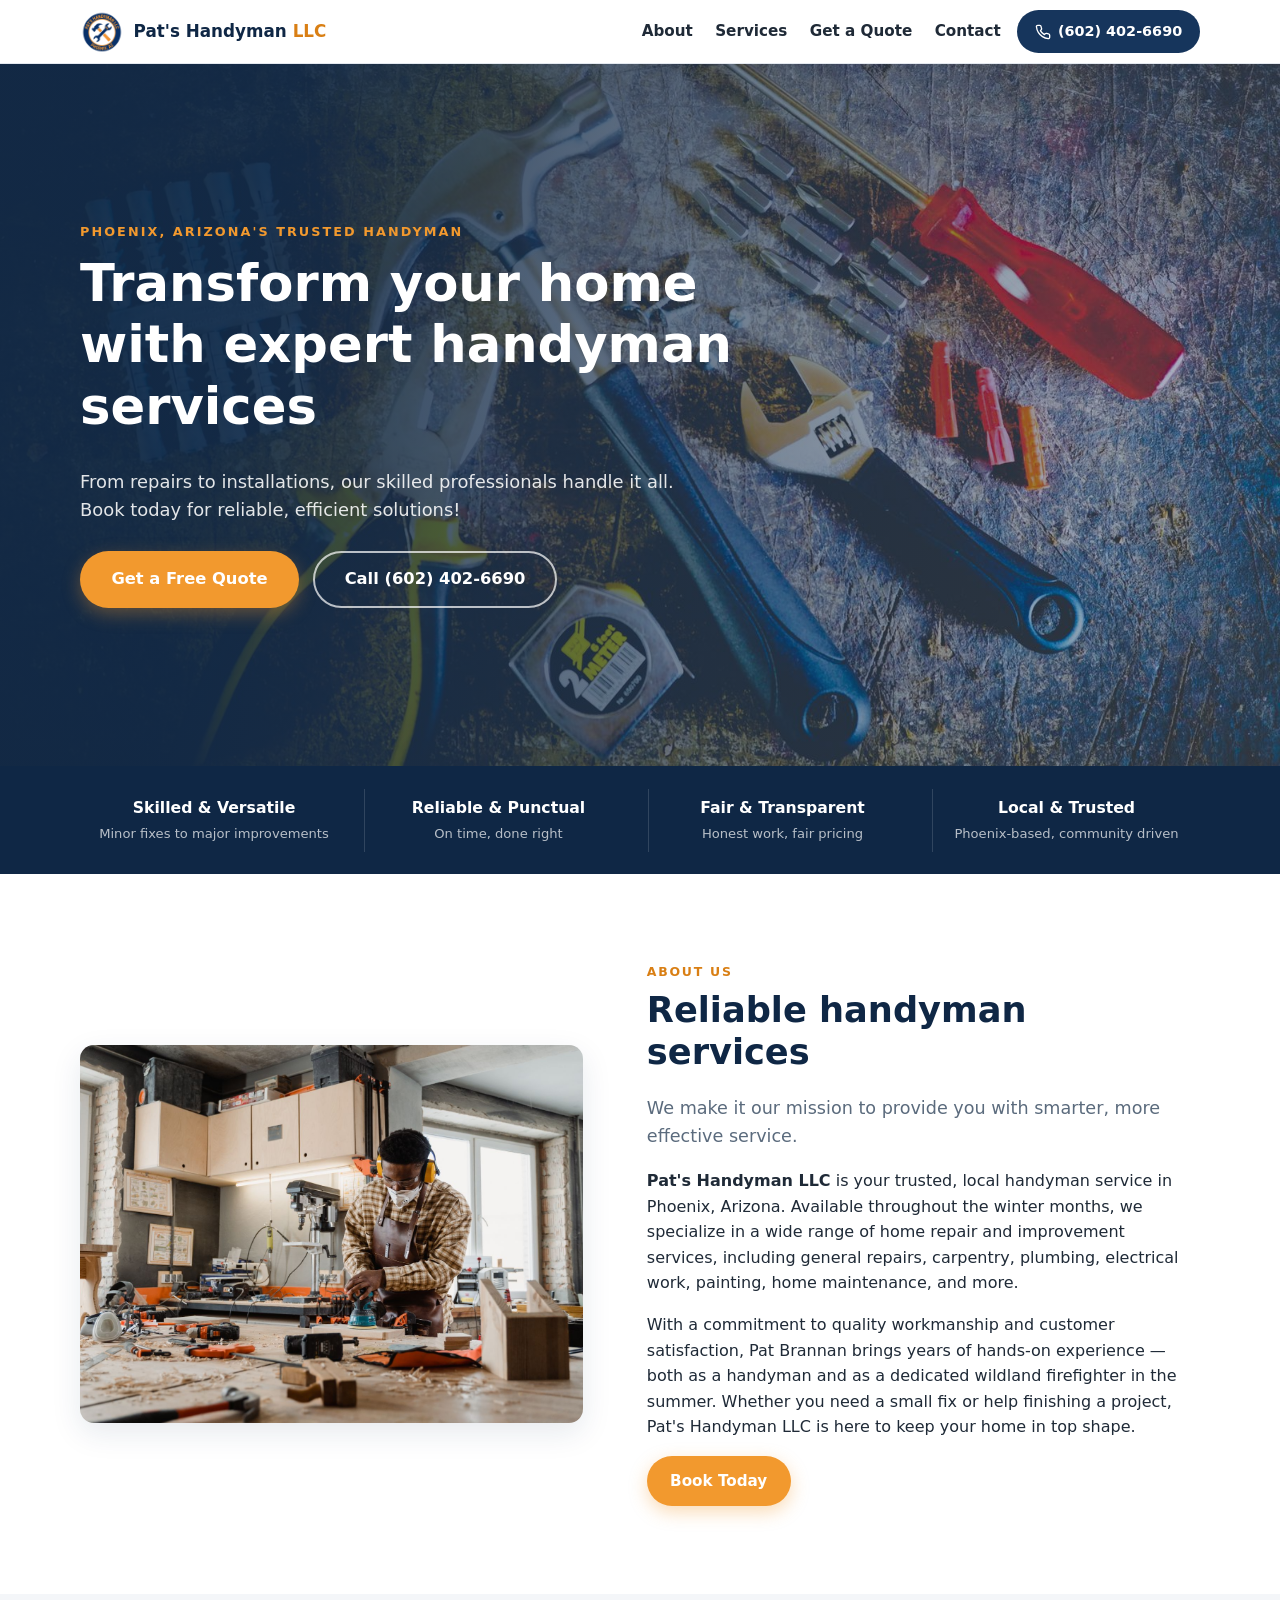
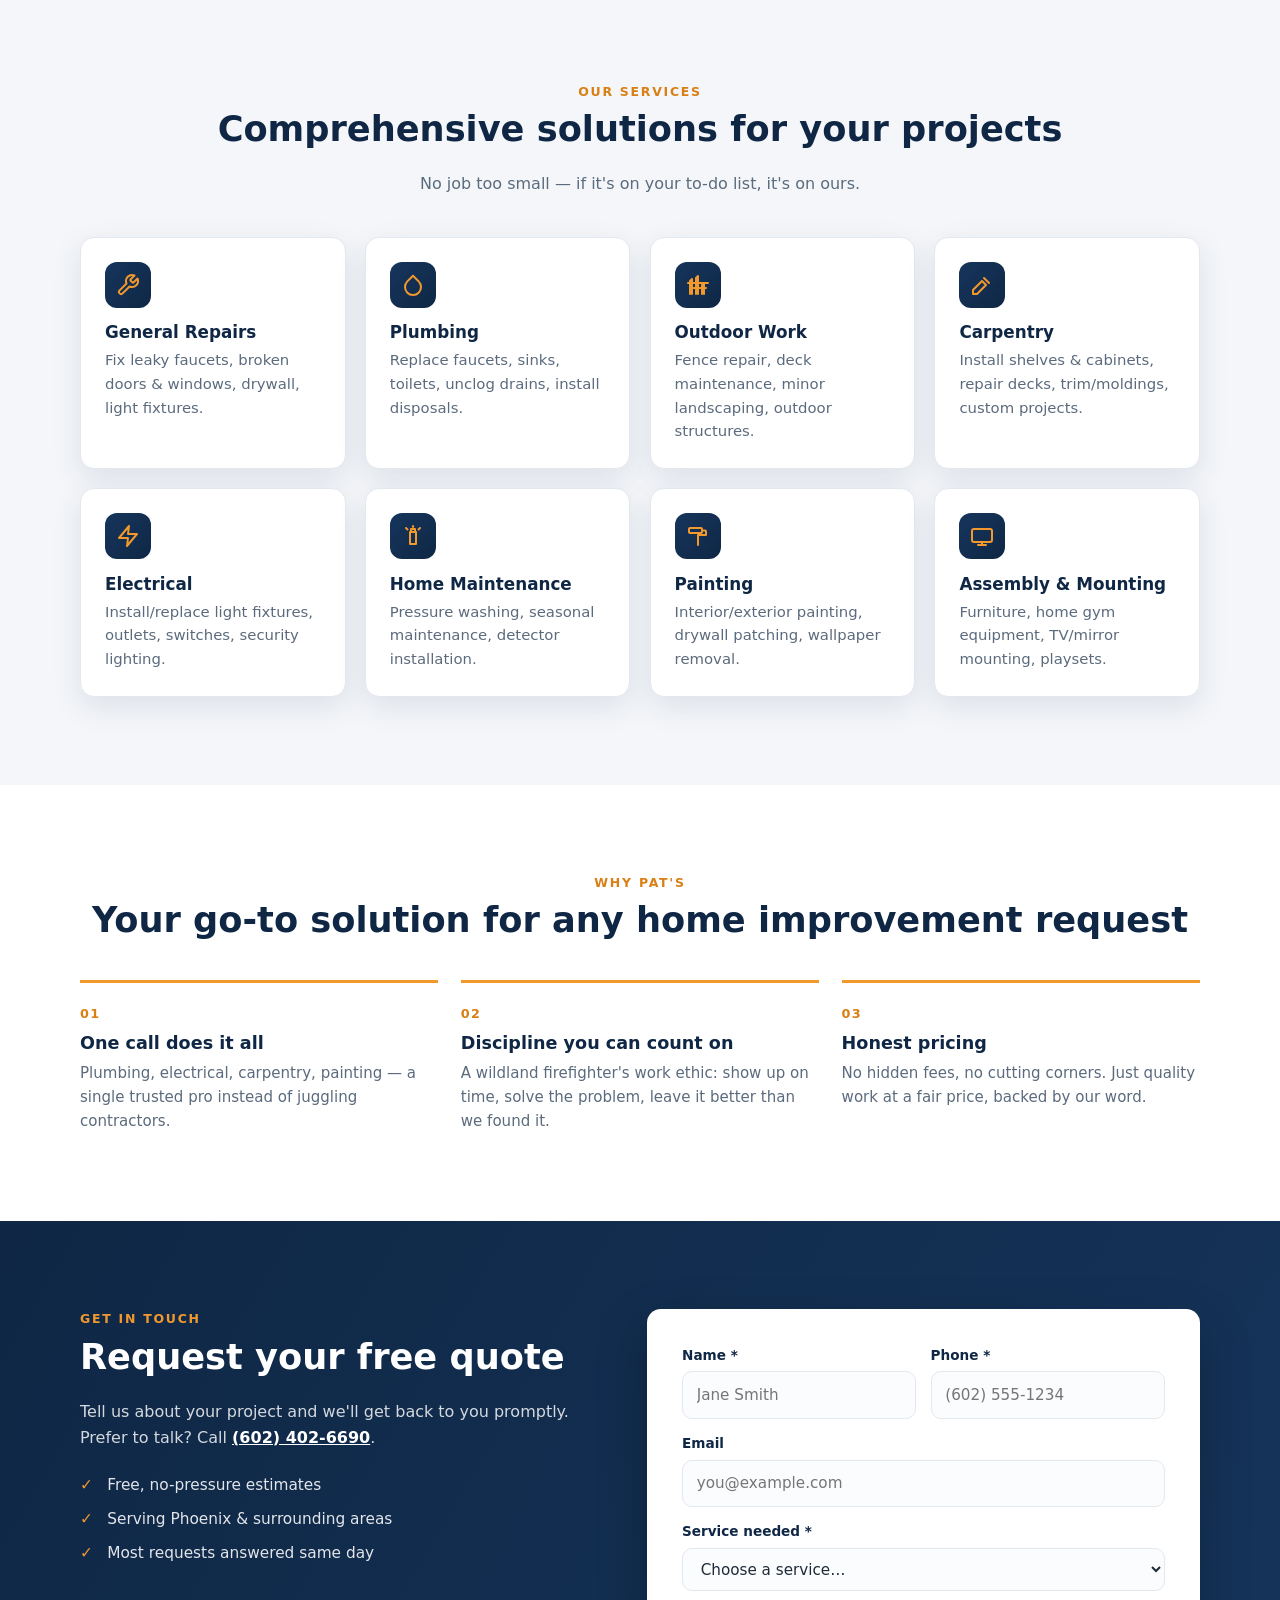
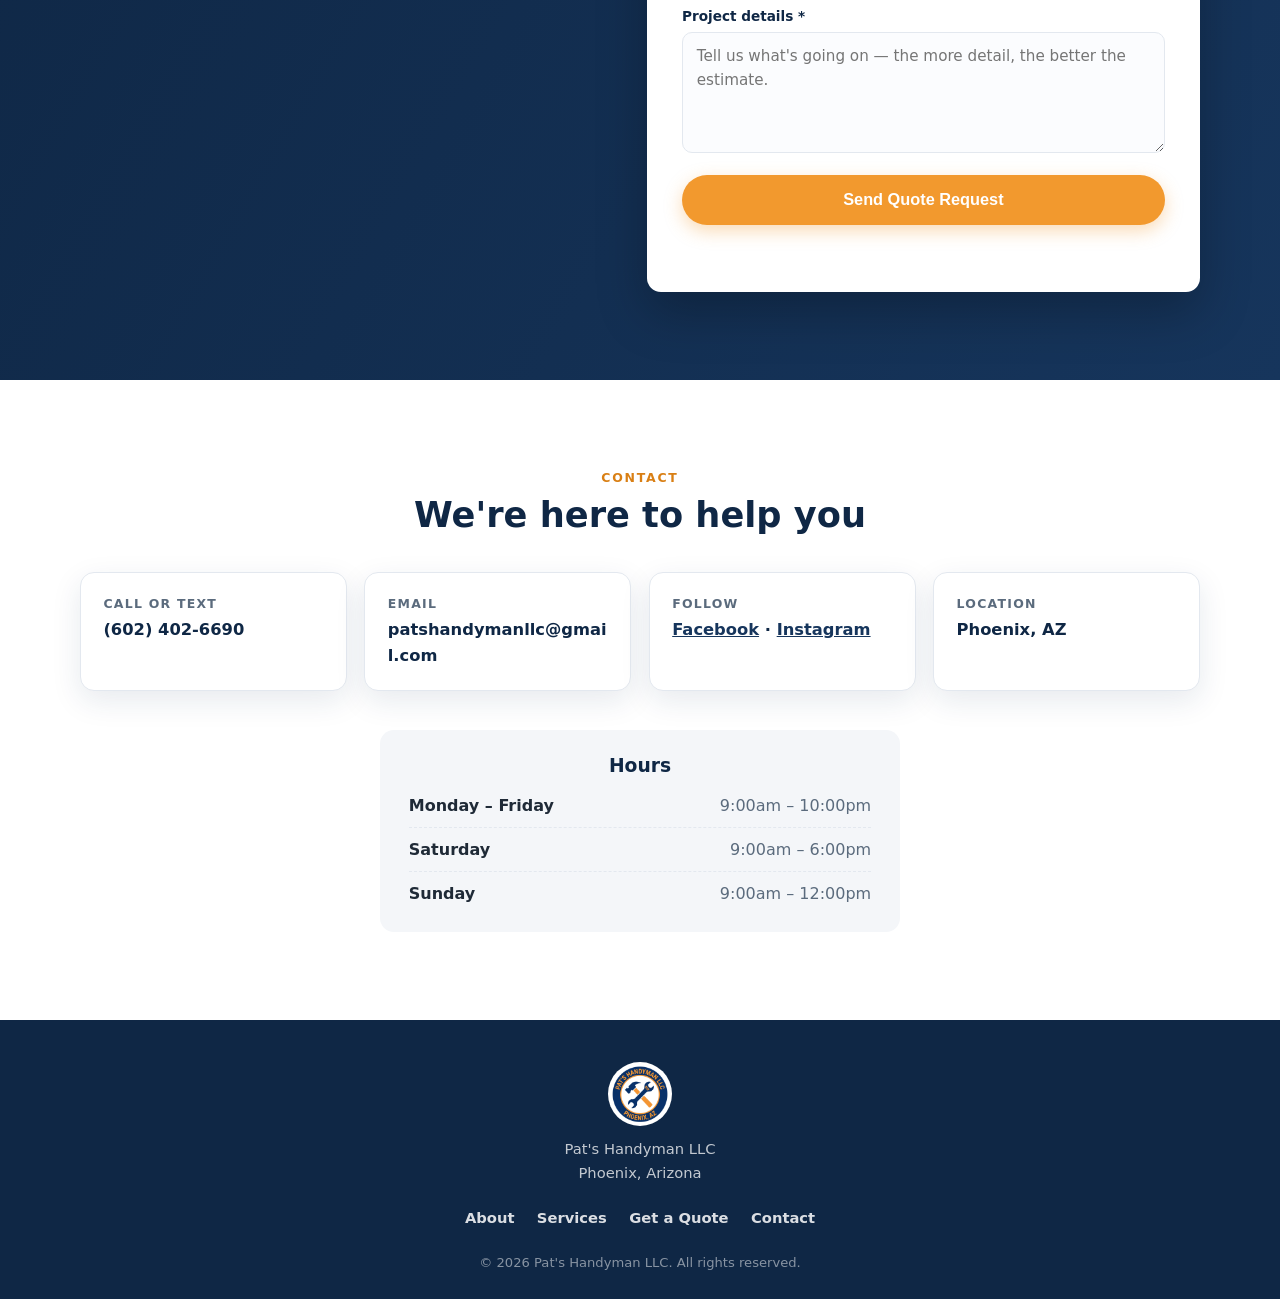
==== index.html @ e8b6af1f "Launch Pat's Handyman LLC site" ====
<!DOCTYPE html>
<html lang="en">
<head>
  <meta charset="UTF-8" />
  <meta name="viewport" content="width=device-width, initial-scale=1.0" />
  <title>Pat's Handyman LLC | Trusted Handyman in Phoenix, AZ</title>
  <meta name="description" content="Pat's Handyman LLC — reliable handyman services in Phoenix, Arizona. Repairs, carpentry, plumbing, electrical, painting & more. Call (602) 402-6690 for a free quote." />
  <link rel="icon" type="image/png" href="assets/logo-badge.png" />
  <link rel="stylesheet" href="styles.css" />
</head>
<body>

  <!-- ============ HEADER ============ -->
  <header class="site-header" id="top">
    <div class="wrap header-inner">
      <a class="brand" href="#top" aria-label="Pat's Handyman LLC — home">
        <img src="assets/logo-badge.png" alt="Pat's Handyman LLC logo" class="brand-logo" />
        <span class="brand-text">Pat's Handyman <em>LLC</em></span>
      </a>
      <nav class="main-nav" id="mainNav" aria-label="Main navigation">
        <a href="#about">About</a>
        <a href="#services">Services</a>
        <a href="#quote">Get a Quote</a>
        <a href="#contact">Contact</a>
      </nav>
      <div class="header-actions">
        <a class="btn btn-call" href="tel:+16024026690" id="headerPhone">
          <svg viewBox="0 0 24 24" width="16" height="16" fill="none" stroke="currentColor" stroke-width="2" stroke-linecap="round" stroke-linejoin="round"><path d="M22 16.92v3a2 2 0 0 1-2.18 2 19.79 19.79 0 0 1-8.63-3.07 19.5 19.5 0 0 1-6-6 19.79 19.79 0 0 1-3.07-8.67A2 2 0 0 1 4.11 2h3a2 2 0 0 1 2 1.72c.13.96.36 1.9.7 2.81a2 2 0 0 1-.45 2.11L8.09 9.91a16 16 0 0 0 6 6l1.27-1.27a2 2 0 0 1 2.11-.45c.91.34 1.85.57 2.81.7A2 2 0 0 1 22 16.92z"/></svg>
          <span id="headerPhoneText">(602) 402-6690</span>
        </a>
        <button class="nav-toggle" id="navToggle" aria-label="Open menu" aria-expanded="false">
          <span></span><span></span><span></span>
        </button>
      </div>
    </div>
  </header>

  <!-- ============ HERO ============ -->
  <section class="hero">
    <div class="hero-bg" role="img" aria-label="Handyman tools on a workbench"></div>
    <div class="hero-overlay"></div>
    <div class="wrap hero-content">
      <p class="hero-kicker">Phoenix, Arizona's trusted handyman</p>
      <h1 id="heroTitle">Transform your home with expert handyman services</h1>
      <p class="hero-sub" id="heroSubtitle">From repairs to installations, our skilled professionals handle it all. Book today for reliable, efficient solutions!</p>
      <div class="hero-ctas">
        <a href="#quote" class="btn btn-primary btn-lg">Get a Free Quote</a>
        <a href="tel:+16024026690" class="btn btn-ghost btn-lg">Call (602) 402-6690</a>
      </div>
    </div>
  </section>

  <!-- ============ TRUST STRIP ============ -->
  <section class="trust">
    <div class="wrap trust-grid">
      <div class="trust-item"><strong>Skilled &amp; Versatile</strong><span>Minor fixes to major improvements</span></div>
      <div class="trust-item"><strong>Reliable &amp; Punctual</strong><span>On time, done right</span></div>
      <div class="trust-item"><strong>Fair &amp; Transparent</strong><span>Honest work, fair pricing</span></div>
      <div class="trust-item"><strong>Local &amp; Trusted</strong><span>Phoenix-based, community driven</span></div>
    </div>
  </section>

  <!-- ============ ABOUT ============ -->
  <section class="section about" id="about">
    <div class="wrap about-grid">
      <div class="about-photo">
        <img src="assets/about.jpg" alt="Craftsman at work in a workshop" loading="lazy" />
      </div>
      <div class="about-copy">
        <p class="kicker">About us</p>
        <h2 id="aboutTitle">Reliable handyman services</h2>
        <p class="lede">We make it our mission to provide you with smarter, more effective service.</p>
        <div id="aboutText">
          <p><strong>Pat's Handyman LLC</strong> is your trusted, local handyman service in Phoenix, Arizona. Available throughout the winter months, we specialize in a wide range of home repair and improvement services, including general repairs, carpentry, plumbing, electrical work, painting, home maintenance, and more.</p>
          <p>With a commitment to quality workmanship and customer satisfaction, Pat Brannan brings years of hands-on experience — both as a handyman and as a dedicated wildland firefighter in the summer. Whether you need a small fix or help finishing a project, Pat's Handyman LLC is here to keep your home in top shape.</p>
        </div>
        <a href="#quote" class="btn btn-primary">Book Today</a>
      </div>
    </div>
  </section>

  <!-- ============ SERVICES ============ -->
  <section class="section services" id="services">
    <div class="wrap">
      <p class="kicker center">Our services</p>
      <h2 class="center">Comprehensive solutions for your projects</h2>
      <p class="section-sub center">No job too small — if it's on your to-do list, it's on ours.</p>
      <div class="services-grid" id="servicesGrid">
        <!-- Rendered by site.js from content/services.json (fallback below for no-JS) -->
        <noscript>
          <article class="service-card"><h3>General Repairs</h3><p>Fix leaky faucets, broken doors &amp; windows, drywall, light fixtures.</p></article>
          <article class="service-card"><h3>Plumbing</h3><p>Replace faucets, sinks, toilets, unclog drains, install disposals.</p></article>
          <article class="service-card"><h3>Outdoor Work</h3><p>Fence repair, deck maintenance, minor landscaping, outdoor structures.</p></article>
          <article class="service-card"><h3>Carpentry</h3><p>Install shelves &amp; cabinets, repair decks, trim/moldings, custom projects.</p></article>
          <article class="service-card"><h3>Electrical</h3><p>Install/replace light fixtures, outlets, switches, security lighting.</p></article>
          <article class="service-card"><h3>Home Maintenance</h3><p>Pressure washing, seasonal maintenance, detector installation.</p></article>
          <article class="service-card"><h3>Painting</h3><p>Interior/exterior painting, drywall patching, wallpaper removal.</p></article>
          <article class="service-card"><h3>Assembly &amp; Mounting</h3><p>Furniture, home gym equipment, TV/mirror mounting, playsets.</p></article>
        </noscript>
      </div>
    </div>
  </section>

  <!-- ============ WHY US ============ -->
  <section class="section why">
    <div class="wrap">
      <p class="kicker center">Why Pat's</p>
      <h2 class="center">Your go-to solution for any home improvement request</h2>
      <div class="why-grid">
        <div class="why-item"><span class="why-num">01</span><h3>One call does it all</h3><p>Plumbing, electrical, carpentry, painting — a single trusted pro instead of juggling contractors.</p></div>
        <div class="why-item"><span class="why-num">02</span><h3>Discipline you can count on</h3><p>A wildland firefighter's work ethic: show up on time, solve the problem, leave it better than we found it.</p></div>
        <div class="why-item"><span class="why-num">03</span><h3>Honest pricing</h3><p>No hidden fees, no cutting corners. Just quality work at a fair price, backed by our word.</p></div>
      </div>
    </div>
  </section>

  <!-- ============ QUOTE FORM ============ -->
  <section class="section quote" id="quote">
    <div class="wrap quote-grid">
      <div class="quote-copy">
        <p class="kicker light">Get in touch</p>
        <h2 class="light">Request your free quote</h2>
        <p class="light-dim">Tell us about your project and we'll get back to you promptly. Prefer to talk? Call <a href="tel:+16024026690" class="light-link">(602) 402-6690</a>.</p>
        <ul class="quote-points">
          <li>Free, no-pressure estimates</li>
          <li>Serving Phoenix &amp; surrounding areas</li>
          <li>Most requests answered same day</li>
        </ul>
      </div>
      <form class="quote-form" id="quoteForm" action="https://api.web3forms.com/submit" method="POST" novalidate>
        <!-- Get a free key at https://web3forms.com and paste it below -->
        <input type="hidden" name="access_key" value="8380bf34-5609-4f74-be0c-9006aaae96cae" />
        <input type="hidden" name="subject" value="New quote request — Pat's Handyman LLC website" />
        <input type="checkbox" name="botcheck" class="hidden" tabindex="-1" autocomplete="off" />
        <div class="form-row">
          <div class="form-field">
            <label for="qName">Name *</label>
            <input id="qName" name="name" type="text" required autocomplete="name" placeholder="Jane Smith" />
          </div>
          <div class="form-field">
            <label for="qPhone">Phone *</label>
            <input id="qPhone" name="phone" type="tel" required autocomplete="tel" placeholder="(602) 555-1234" />
          </div>
        </div>
        <div class="form-field">
          <label for="qEmail">Email</label>
          <input id="qEmail" name="email" type="email" autocomplete="email" placeholder="you@example.com" />
        </div>
        <div class="form-field">
          <label for="qService">Service needed *</label>
          <select id="qService" name="service" required>
            <option value="" disabled selected>Choose a service…</option>
            <option>General Repairs</option>
            <option>Plumbing</option>
            <option>Outdoor Work</option>
            <option>Carpentry</option>
            <option>Electrical</option>
            <option>Home Maintenance</option>
            <option>Painting</option>
            <option>Assembly &amp; Mounting</option>
            <option>Something else</option>
          </select>
        </div>
        <div class="form-field">
          <label for="qMsg">Project details *</label>
          <textarea id="qMsg" name="message" rows="4" required placeholder="Tell us what's going on — the more detail, the better the estimate."></textarea>
        </div>
        <button type="submit" class="btn btn-primary btn-lg btn-block" id="quoteSubmit">Send Quote Request</button>
        <p class="form-note" id="formNote" role="status"></p>
      </form>
    </div>
  </section>

  <!-- ============ CONTACT ============ -->
  <section class="section contact" id="contact">
    <div class="wrap">
      <p class="kicker center">Contact</p>
      <h2 class="center">We're here to help you</h2>
      <div class="contact-grid">
        <a class="contact-card" href="tel:+16024026690">
          <span class="contact-label">Call or text</span>
          <strong id="contactPhone">(602) 402-6690</strong>
        </a>
        <a class="contact-card" href="mailto:patshandymanllc@gmail.com">
          <span class="contact-label">Email</span>
          <strong id="contactEmail">patshandymanllc@gmail.com</strong>
        </a>
        <div class="contact-card">
          <span class="contact-label">Follow</span>
          <strong class="socials">
            <a href="https://www.facebook.com/profile.php?id=61565619931912" target="_blank" rel="noopener">Facebook</a>
            <span aria-hidden="true">·</span>
            <a href="https://www.instagram.com/patshandymanllc" target="_blank" rel="noopener">Instagram</a>
          </strong>
        </div>
        <a class="contact-card" href="https://www.google.com/maps/search/?api=1&query=Phoenix%2C+AZ" target="_blank" rel="noopener">
          <span class="contact-label">Location</span>
          <strong>Phoenix, AZ</strong>
        </a>
      </div>
      <div class="hours">
        <h3>Hours</h3>
        <dl id="hoursList">
          <div><dt>Monday – Friday</dt><dd>9:00am – 10:00pm</dd></div>
          <div><dt>Saturday</dt><dd>9:00am – 6:00pm</dd></div>
          <div><dt>Sunday</dt><dd>9:00am – 12:00pm</dd></div>
        </dl>
      </div>
    </div>
  </section>

  <!-- ============ FOOTER ============ -->
  <footer class="site-footer">
    <div class="wrap footer-inner">
      <div class="footer-brand">
        <img src="assets/logo-badge.png" alt="Pat's Handyman LLC logo" />
        <p>Pat's Handyman LLC<br />Phoenix, Arizona</p>
      </div>
      <nav class="footer-nav" aria-label="Footer navigation">
        <a href="#about">About</a>
        <a href="#services">Services</a>
        <a href="#quote">Get a Quote</a>
        <a href="#contact">Contact</a>
      </nav>
      <p class="footer-fine">© <span id="year">2026</span> Pat's Handyman LLC. All rights reserved.</p>
    </div>
  </footer>

  <script src="site.js"></script>
</body>
</html>
---- styles.css ----
/* Pat's Handyman LLC — clean, mobile-first styles */
:root {
  --navy: #16355c;
  --navy-dark: #0f2745;
  --orange: #f2992e;
  --orange-dark: #d97f14;
  --ink: #1f2a37;
  --muted: #5b6b7d;
  --bg: #ffffff;
  --bg-soft: #f4f6f9;
  --line: #e3e8ef;
  --radius: 14px;
  --shadow: 0 10px 30px rgba(22, 53, 92, 0.10);
  --font: system-ui, -apple-system, "Segoe UI", Roboto, Helvetica, Arial, sans-serif;
}

* { box-sizing: border-box; }
html { scroll-behavior: smooth; }
body {
  margin: 0;
  font-family: var(--font);
  color: var(--ink);
  background: var(--bg);
  line-height: 1.6;
  -webkit-font-smoothing: antialiased;
}
img { max-width: 100%; display: block; }
h1, h2, h3 { line-height: 1.2; color: var(--navy-dark); margin: 0 0 0.6em; }
h1 { font-size: clamp(2rem, 5vw, 3.2rem); }
h2 { font-size: clamp(1.5rem, 3.4vw, 2.2rem); }
p { margin: 0 0 1em; }
a { color: var(--navy); }

.wrap { width: min(1120px, 92%); margin: 0 auto; }
.section { padding: clamp(3rem, 7vw, 5.5rem) 0; }
.center { text-align: center; }

.kicker {
  text-transform: uppercase;
  letter-spacing: 0.14em;
  font-size: 0.78rem;
  font-weight: 700;
  color: var(--orange-dark);
  margin: 0 0 0.5em;
}
.kicker.light { color: var(--orange); }
.light { color: #fff; }
.light-dim { color: rgba(255,255,255,0.82); }
.light-link { color: #fff; font-weight: 700; }
.section-sub { color: var(--muted); max-width: 560px; margin: 0 auto 2.5rem; }

/* Buttons */
.btn {
  display: inline-flex; align-items: center; justify-content: center; gap: 0.5em;
  padding: 0.7em 1.4em; border-radius: 999px; font-weight: 700; font-size: 0.95rem;
  text-decoration: none; border: 2px solid transparent; cursor: pointer;
  transition: transform 0.15s ease, background 0.15s ease, box-shadow 0.15s ease;
}
.btn:active { transform: translateY(1px); }
.btn-primary { background: var(--orange); color: #fff; box-shadow: 0 6px 18px rgba(242,153,46,0.35); }
.btn-primary:hover { background: var(--orange-dark); }
.btn-ghost { border-color: rgba(255,255,255,0.7); color: #fff; }
.btn-ghost:hover { background: rgba(255,255,255,0.14); }
.btn-lg { padding: 0.85em 1.8em; font-size: 1.02rem; }
.btn-block { width: 100%; }
.btn-call { background: var(--navy); color: #fff; padding: 0.55em 1.1em; font-size: 0.9rem; }
.btn-call:hover { background: var(--navy-dark); }
.btn[disabled] { opacity: 0.65; cursor: wait; }

/* Header */
.site-header {
  position: sticky; top: 0; z-index: 50;
  background: rgba(255,255,255,0.96); backdrop-filter: blur(8px);
  border-bottom: 1px solid var(--line);
}
.header-inner { display: flex; align-items: center; gap: 1rem; padding: 0.6rem 0; }
.brand { display: flex; align-items: center; gap: 0.6rem; text-decoration: none; margin-right: auto; }
.brand-logo { width: 44px; height: 44px; border-radius: 50%; object-fit: cover; }
.brand-text { font-weight: 800; color: var(--navy-dark); font-size: 1.05rem; white-space: nowrap; }
.brand-text em { font-style: normal; color: var(--orange-dark); }
.main-nav { display: flex; gap: 1.4rem; }
.main-nav a { text-decoration: none; font-weight: 600; font-size: 0.95rem; color: var(--ink); }
.main-nav a:hover { color: var(--orange-dark); }
.header-actions { display: flex; align-items: center; gap: 0.6rem; }
.nav-toggle { display: none; background: none; border: 0; cursor: pointer; padding: 0.5rem; }
.nav-toggle span { display: block; width: 22px; height: 2px; background: var(--navy-dark); margin: 5px 0; border-radius: 2px; }

/* Hero */
.hero { position: relative; min-height: 78vh; display: flex; align-items: center; color: #fff; overflow: hidden; }
.hero-bg {
  position: absolute; inset: 0;
  background: url("assets/hero.jpg") center/cover no-repeat;
}
.hero-overlay { position: absolute; inset: 0; background: linear-gradient(100deg, rgba(15,39,69,0.92) 20%, rgba(15,39,69,0.55) 60%, rgba(15,39,69,0.25)); }
.hero-content { position: relative; padding: 5rem 0; max-width: 1120px; }
.hero-kicker { text-transform: uppercase; letter-spacing: 0.16em; font-size: 0.8rem; font-weight: 700; color: var(--orange); margin-bottom: 0.8em; }
.hero h1 { color: #fff; max-width: 14em; }
.hero-sub { font-size: 1.12rem; color: rgba(255,255,255,0.88); max-width: 34em; }
.hero-ctas { display: flex; flex-wrap: wrap; gap: 0.9rem; margin-top: 1.6rem; }

/* Trust strip */
.trust { background: var(--navy-dark); color: #fff; padding: 1.4rem 0; }
.trust-grid { display: grid; grid-template-columns: repeat(4, 1fr); gap: 1rem; }
.trust-item { text-align: center; padding: 0.4rem 0.6rem; border-left: 1px solid rgba(255,255,255,0.14); }
.trust-item:first-child { border-left: 0; }
.trust-item strong { display: block; font-size: 0.98rem; }
.trust-item span { font-size: 0.82rem; color: rgba(255,255,255,0.7); }

/* About */
.about-grid { display: grid; grid-template-columns: 1fr 1.1fr; gap: clamp(2rem, 5vw, 4rem); align-items: center; }
.about-photo img { border-radius: var(--radius); box-shadow: var(--shadow); aspect-ratio: 4/3; object-fit: cover; width: 100%; }
.lede { font-size: 1.1rem; color: var(--muted); }

/* Services */
.services { background: var(--bg-soft); }
.services-grid { display: grid; grid-template-columns: repeat(auto-fill, minmax(240px, 1fr)); gap: 1.2rem; margin-top: 2.2rem; }
.service-card {
  background: #fff; border: 1px solid var(--line); border-radius: var(--radius);
  padding: 1.5rem; box-shadow: var(--shadow);
  transition: transform 0.18s ease, box-shadow 0.18s ease;
}
.service-card:hover { transform: translateY(-4px); box-shadow: 0 16px 36px rgba(22,53,92,0.14); }
.service-icon {
  width: 46px; height: 46px; border-radius: 12px; margin-bottom: 0.9rem;
  background: linear-gradient(135deg, var(--navy), var(--navy-dark));
  display: flex; align-items: center; justify-content: center; color: var(--orange);
}
.service-icon svg { width: 24px; height: 24px; }
.service-card h3 { font-size: 1.05rem; margin-bottom: 0.4em; }
.service-card p { color: var(--muted); font-size: 0.93rem; margin: 0; }

/* Why */
.why-grid { display: grid; grid-template-columns: repeat(3, 1fr); gap: 1.4rem; margin-top: 2.4rem; }
.why-item { border-top: 3px solid var(--orange); padding-top: 1.1rem; }
.why-num { font-size: 0.8rem; font-weight: 800; letter-spacing: 0.1em; color: var(--orange-dark); }
.why-item h3 { margin: 0.4em 0 0.4em; font-size: 1.1rem; }
.why-item p { color: var(--muted); font-size: 0.94rem; margin: 0; }

/* Quote */
.quote { background: linear-gradient(120deg, var(--navy-dark), var(--navy)); }
.quote-grid { display: grid; grid-template-columns: 1fr 1.1fr; gap: clamp(2rem, 5vw, 4rem); align-items: start; }
.quote-points { list-style: none; padding: 0; margin: 1.4rem 0 0; display: grid; gap: 0.6rem; }
.quote-points li { color: rgba(255,255,255,0.88); padding-left: 1.7rem; position: relative; font-size: 0.96rem; }
.quote-points li::before { content: "✓"; position: absolute; left: 0; color: var(--orange); font-weight: 800; }
.quote-form { background: #fff; border-radius: var(--radius); padding: clamp(1.4rem, 3vw, 2.2rem); box-shadow: 0 20px 50px rgba(0,0,0,0.25); }
.form-row { display: grid; grid-template-columns: 1fr 1fr; gap: 0.9rem; }
.form-field { margin-bottom: 0.9rem; }
.form-field label { display: block; font-weight: 700; font-size: 0.85rem; margin-bottom: 0.35em; color: var(--navy-dark); }
.form-field input, .form-field select, .form-field textarea {
  width: 100%; padding: 0.7em 0.9em; border: 1.5px solid var(--line); border-radius: 10px;
  font: inherit; font-size: 0.95rem; background: #fbfcfe; color: var(--ink);
}
.form-field input:focus, .form-field select:focus, .form-field textarea:focus {
  outline: none; border-color: var(--orange); box-shadow: 0 0 0 3px rgba(242,153,46,0.18); background: #fff;
}
.form-note { font-size: 0.9rem; margin: 0.8em 0 0; min-height: 1.4em; }
.form-note.ok { color: #1c7a3d; font-weight: 600; }
.form-note.err { color: #b3261e; font-weight: 600; }
.hidden { position: absolute; left: -9999px; }

/* Contact */
.contact-grid { display: grid; grid-template-columns: repeat(auto-fit, minmax(220px, 1fr)); gap: 1.1rem; margin-top: 2.2rem; }
.contact-card {
  display: block; text-decoration: none; color: inherit;
  border: 1px solid var(--line); border-radius: var(--radius); padding: 1.3rem 1.4rem;
  background: #fff; box-shadow: var(--shadow); transition: transform 0.15s ease;
}
a.contact-card:hover { transform: translateY(-3px); }
.contact-label { display: block; font-size: 0.78rem; text-transform: uppercase; letter-spacing: 0.1em; color: var(--muted); font-weight: 700; margin-bottom: 0.3em; }
.contact-card strong { color: var(--navy-dark); font-size: 1.02rem; word-break: break-word; }
.socials a { color: var(--navy); font-weight: 700; }
.hours { max-width: 520px; margin: 2.4rem auto 0; background: var(--bg-soft); border-radius: var(--radius); padding: 1.6rem 1.8rem; }
.hours h3 { margin-bottom: 0.8em; text-align: center; }
.hours dl { margin: 0; display: grid; gap: 0.55rem; }
.hours dl > div { display: flex; justify-content: space-between; gap: 1rem; border-bottom: 1px dashed var(--line); padding-bottom: 0.55rem; }
.hours dl > div:last-child { border-bottom: 0; padding-bottom: 0; }
.hours dt { font-weight: 600; }
.hours dd { margin: 0; color: var(--muted); }

/* Footer */
.site-footer { background: var(--navy-dark); color: rgba(255,255,255,0.75); padding: 2.6rem 0 1.6rem; }
.footer-inner { display: grid; gap: 1.4rem; text-align: center; }
.footer-brand img { width: 64px; height: 64px; border-radius: 50%; margin: 0 auto 0.7rem; object-fit: cover; }
.footer-brand p { margin: 0; font-size: 0.92rem; }
.footer-nav { display: flex; justify-content: center; flex-wrap: wrap; gap: 1.4rem; }
.footer-nav a { color: rgba(255,255,255,0.85); text-decoration: none; font-weight: 600; font-size: 0.92rem; }
.footer-nav a:hover { color: var(--orange); }
.footer-fine { font-size: 0.82rem; margin: 0; color: rgba(255,255,255,0.5); }

/* Responsive */
@media (max-width: 860px) {
  .main-nav {
    display: none; position: absolute; top: 100%; left: 0; right: 0;
    background: #fff; flex-direction: column; padding: 1rem 4%; gap: 0;
    border-bottom: 1px solid var(--line); box-shadow: 0 12px 24px rgba(0,0,0,0.08);
  }
  .main-nav.open { display: flex; }
  .main-nav a { padding: 0.7rem 0; border-top: 1px solid var(--line); }
  .nav-toggle { display: block; }
  .about-grid, .quote-grid { grid-template-columns: 1fr; }
  .trust-grid { grid-template-columns: repeat(2, 1fr); }
  .trust-item:nth-child(3) { border-left: 0; }
  .why-grid { grid-template-columns: 1fr; }
  .hero { min-height: 70vh; }
}
@media (max-width: 520px) {
  .form-row { grid-template-columns: 1fr; }
  #headerPhoneText { display: none; }
  .btn-call { padding: 0.55em 0.8em; }
}
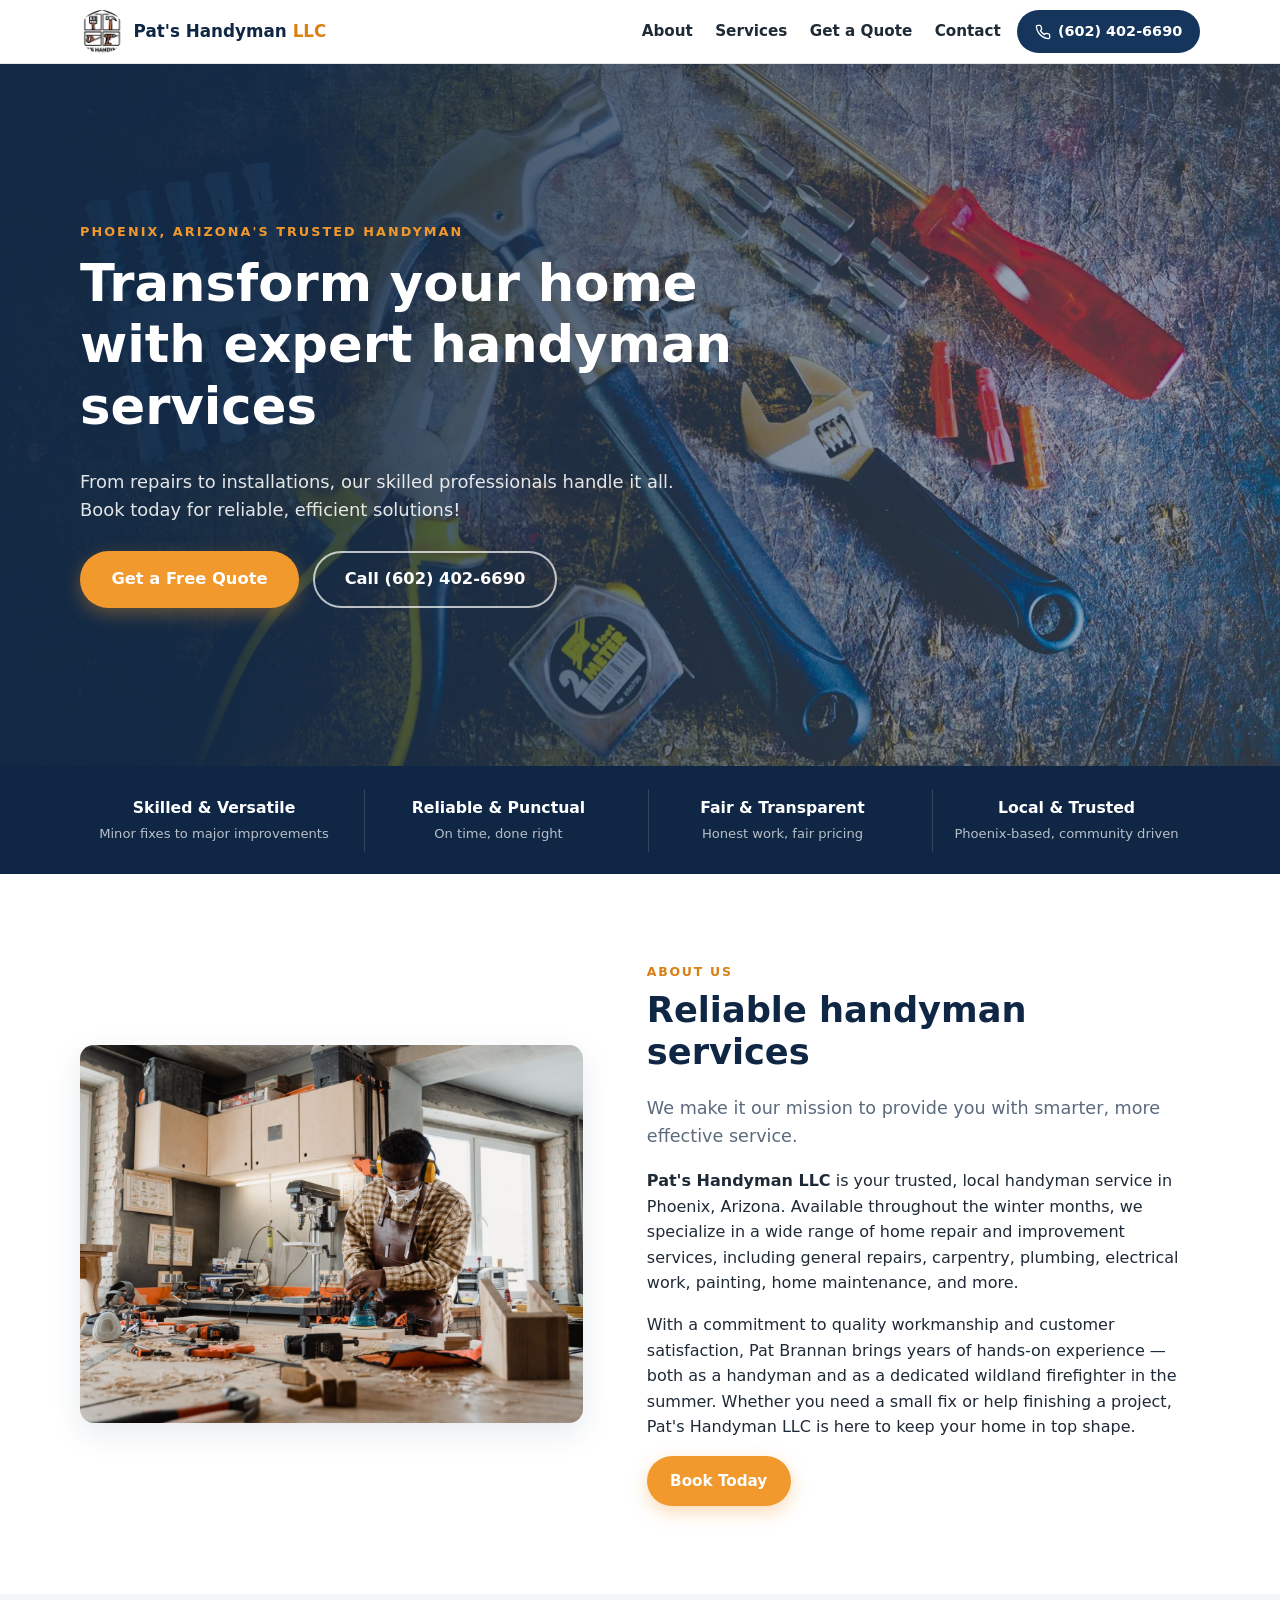
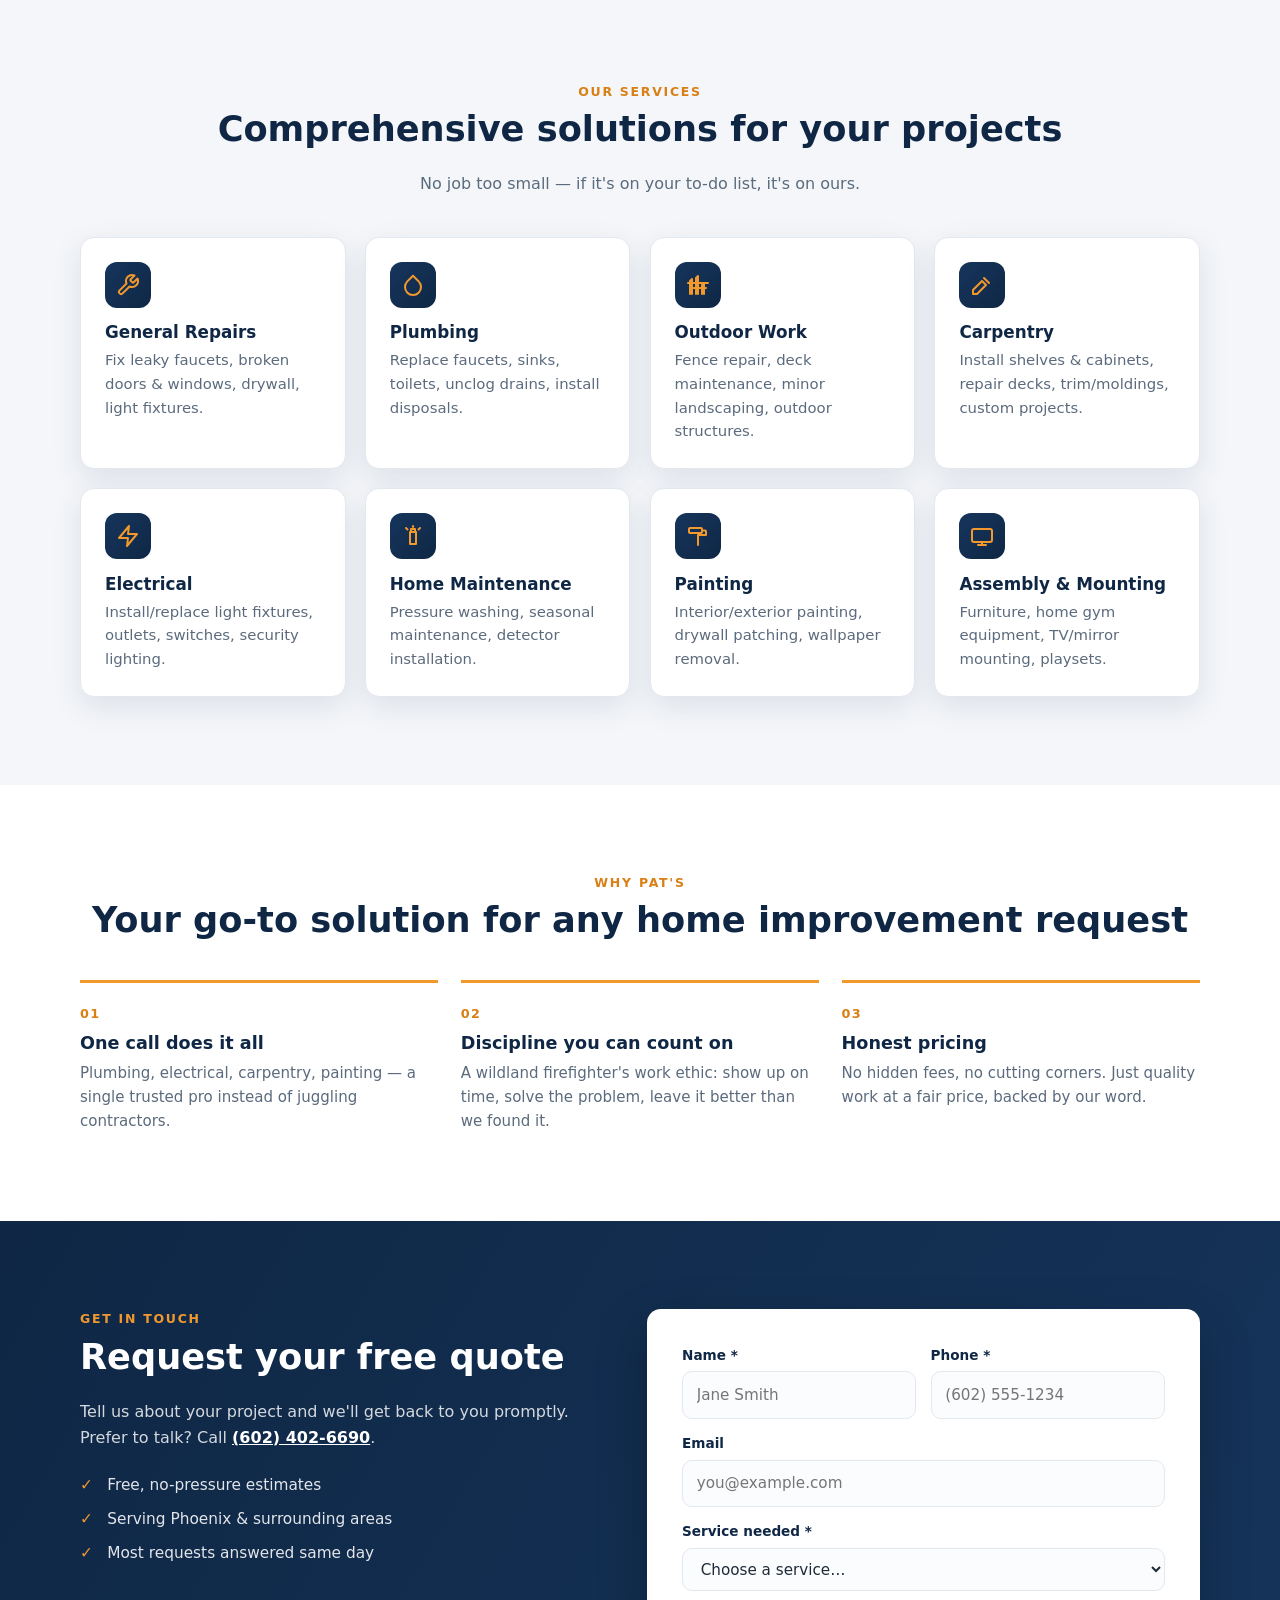
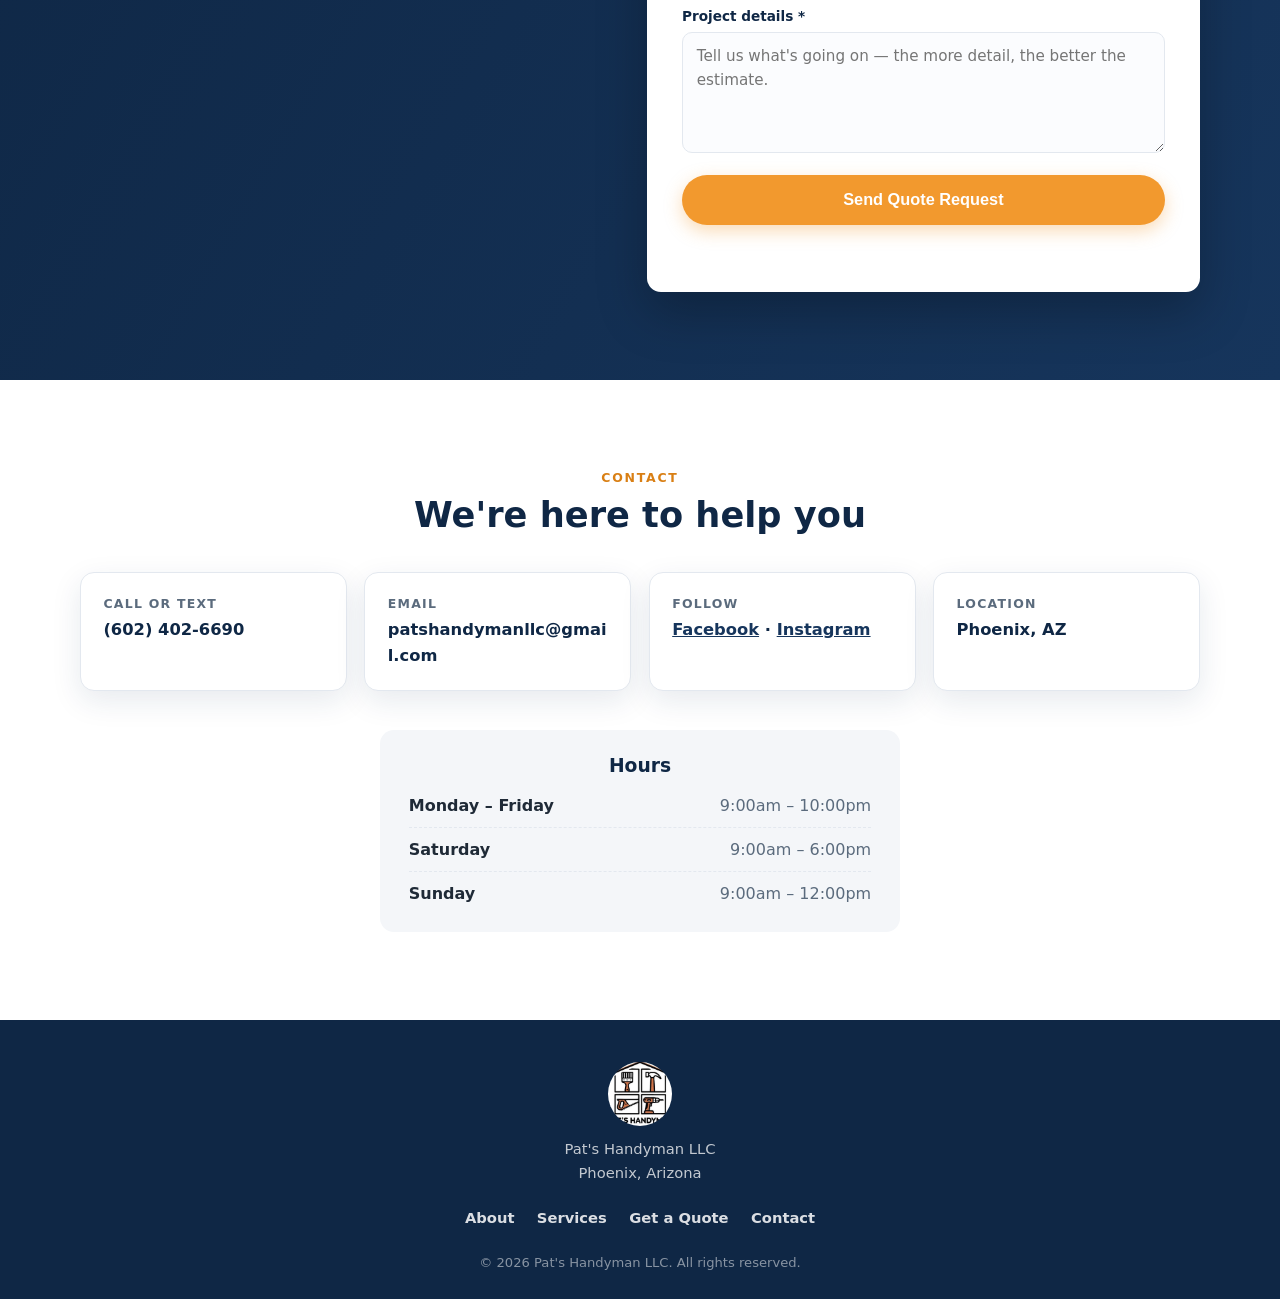
==== commit ca81a18d: "Use Pat's real logo; make logo editable via admin" ====
--- a/index.html
+++ b/index.html
@@ -5,7 +5,7 @@
   <meta name="viewport" content="width=device-width, initial-scale=1.0" />
   <title>Pat's Handyman LLC | Trusted Handyman in Phoenix, AZ</title>
   <meta name="description" content="Pat's Handyman LLC — reliable handyman services in Phoenix, Arizona. Repairs, carpentry, plumbing, electrical, painting & more. Call (602) 402-6690 for a free quote." />
-  <link rel="icon" type="image/png" href="assets/logo-badge.png" />
+  <link rel="icon" type="image/png" href="assets/logo.png" />
   <link rel="stylesheet" href="styles.css" />
 </head>
 <body>
@@ -14,7 +14,7 @@
   <header class="site-header" id="top">
     <div class="wrap header-inner">
       <a class="brand" href="#top" aria-label="Pat's Handyman LLC — home">
-        <img src="assets/logo-badge.png" alt="Pat's Handyman LLC logo" class="brand-logo" />
+        <img src="assets/logo.png" alt="Pat's Handyman LLC logo" class="brand-logo" />
         <span class="brand-text">Pat's Handyman <em>LLC</em></span>
       </a>
       <nav class="main-nav" id="mainNav" aria-label="Main navigation">
@@ -213,7 +213,7 @@
   <footer class="site-footer">
     <div class="wrap footer-inner">
       <div class="footer-brand">
-        <img src="assets/logo-badge.png" alt="Pat's Handyman LLC logo" />
+        <img src="assets/logo.png" alt="Pat's Handyman LLC logo" class="brand-logo" />
         <p>Pat's Handyman LLC<br />Phoenix, Arizona</p>
       </div>
       <nav class="footer-nav" aria-label="Footer navigation">
